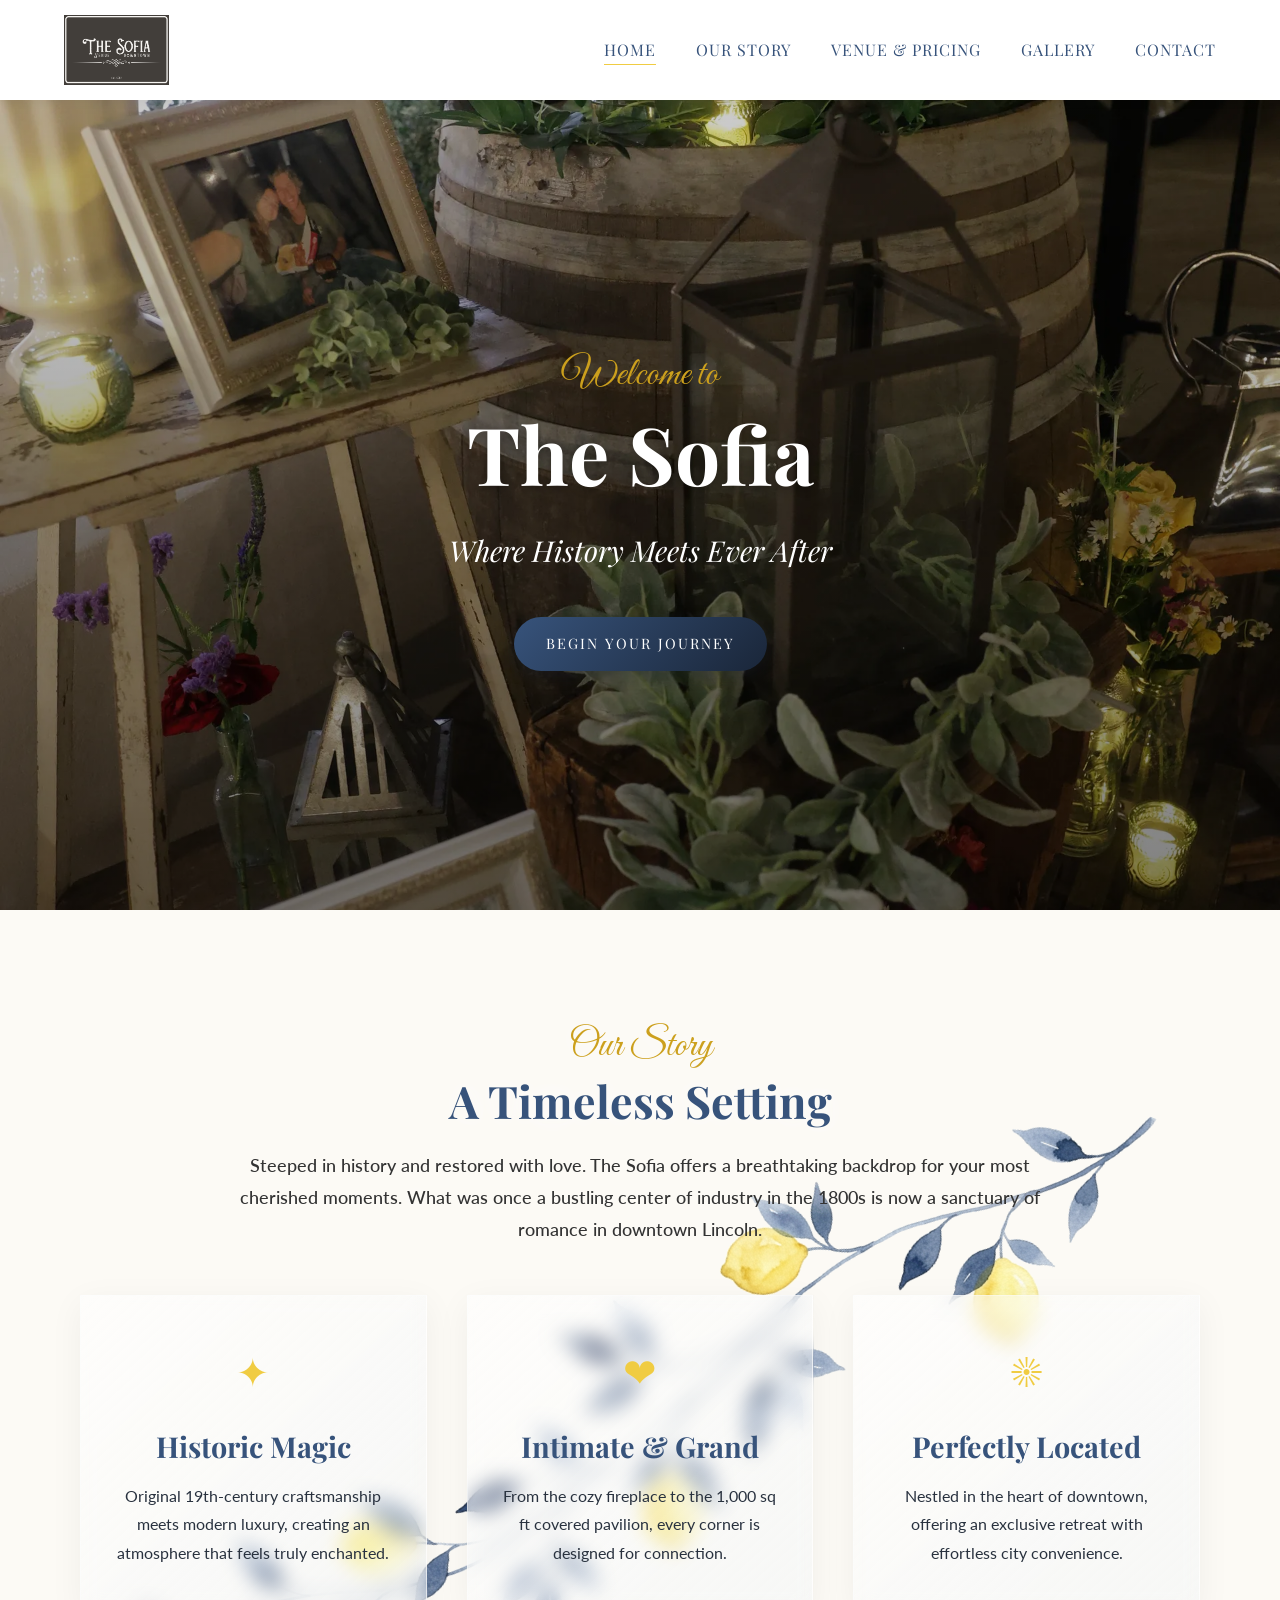
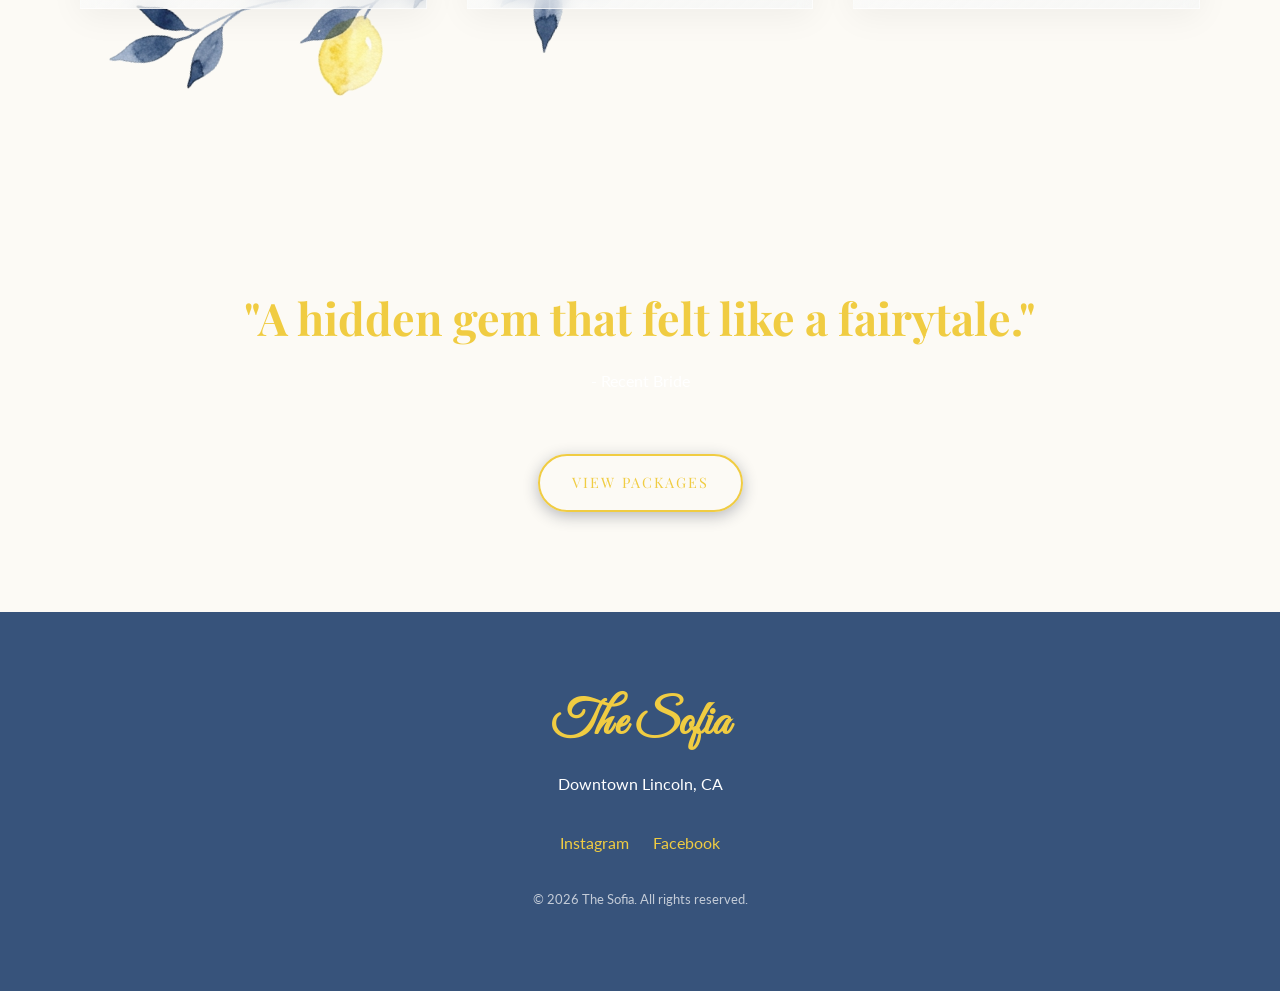
==== index.html @ e74faa8f "Optimize transparent PNGs and simplify text-shadows for performance" ====
<!DOCTYPE html>
<html lang="en">

<head>
    <meta charset="UTF-8">
    <meta name="viewport" content="width=device-width, initial-scale=1.0">
    <title>The Sofia | A Magical Historic Venue</title>

    <!-- Performance Preloads -->
    <link rel="preload" as="image" href="R6II3298.webp?v=3">
    <link rel="preload" as="image" href="Logo.png">

    <!-- Google Fonts -->
    <link rel="preconnect" href="https://fonts.googleapis.com">
    <link rel="preconnect" href="https://fonts.gstatic.com" crossorigin>
    <link
        href="https://fonts.googleapis.com/css2?family=Great+Vibes&family=Lato:wght@300;400;700&family=Playfair+Display:ital,wght@0,400;0,700;1,400&display=swap"
        rel="stylesheet">

    <link rel="stylesheet" href="style.css?v=3">
</head>

<body>

    <!-- Header -->
    <header>
        <div class="container navbar">
            <div class="logo">
                <a href="index.html">
                    <img src="Logo.png" alt="The Sofia Logo">
                </a>
            </div>
            <nav>
                <ul class="nav-links">
                    <li><a href="index.html" class="active">Home</a></li>
                    <li><a href="history.html">Our Story</a></li>
                    <li><a href="venue.html">Venue & Pricing</a></li>
                    <li><a href="gallery.html">Gallery</a></li>
                    <li><a href="contact.html">Contact</a></li>
                </ul>
                <div class="hamburger">
                    <span>&#9776;</span>
                </div>
            </nav>
        </div>
    </header>

    <!-- Hero Section (Parallax) -->
    <!-- Using a high-quality event photo R6II3298.webp?v=3 instead of drone shot -->
    <section class="hero" style="background-image: url('R6II3298.webp?v=3');">
        <div class="hero-content">
            <span class="script-text">Welcome to</span>
            <h1>The Sofia</h1>
            <p>Where History Meets Ever After</p>
            <a href="venue.html" class="btn">Begin Your Journey</a>
        </div>
    </section>

    <!-- Intro & Features Section -->
    <section class="section-padding text-center" style="position: relative; overflow: hidden; background-color: var(--background-color); padding-bottom: 180px;">
        <div class="container" style="position: relative;">

            <!-- Diagonal vine decor -->
            <div class="decor-element decor-vine-diagonal" style="top: -50px; left: 50%; transform: translateX(-50%) rotate(20deg); z-index: 1;"></div>
            
            <!-- Mobile bottom decor -->
            <div class="decor-element decor-vine-diagonal mobile-only-decor" style="bottom: -150px; left: 50%; transform: translateX(-50%) rotate(-160deg); z-index: 1;"></div>

            <div class="glow-text" style="position: relative; z-index: 2; max-width: 800px; margin: 0 auto;">
                <span class="script-text">Our Story</span>
                <h2>A Timeless Setting</h2>
                <p style="font-size: 1.1rem; color: #333; margin-top: 20px; margin-bottom: 50px; font-weight: 500;">
                    Steeped in history and restored with love. The Sofia offers a breathtaking
                    backdrop for your most cherished moments. What was once a bustling center of industry
                    in the 1800s is now a sanctuary of romance in downtown Lincoln.
                </p>
            </div>

            <div class="grid-3" style="position: relative; z-index: 2; text-align: left;">
                <div class="feature-card">
                    <span class="feature-icon" style="text-align: center; display: block;">✦</span>
                    <h3 style="text-align: center;">Historic Magic</h3>
                    <p style="text-align: center;">Original 19th-century craftsmanship meets modern luxury, creating an atmosphere that feels truly
                        enchanted.</p>
                </div>
                <div class="feature-card">
                    <span class="feature-icon" style="text-align: center; display: block;">❤</span>
                    <h3 style="text-align: center;">Intimate & Grand</h3>
                    <p style="text-align: center;">From the cozy fireplace to the 1,000 sq ft covered pavilion, every corner is designed for
                        connection.</p>
                </div>
                <div class="feature-card">
                    <span class="feature-icon" style="text-align: center; display: block;">☀</span>
                    <h3 style="text-align: center;">Perfectly Located</h3>
                    <p style="text-align: center;">Nestled in the heart of downtown, offering an exclusive retreat with effortless city convenience.
                    </p>
                </div>
            </div>
        </div>
    </section>

    <!-- Testimonial / Mood -->
    <section class="section-padding text-center"
        style="background-image: linear-gradient(rgba(26, 38, 57, 0.9), rgba(55, 83, 123, 0.85)), url('R6II3214.webp?v=3'); background-size: cover; background-attachment: fixed; color: white;">
        <div class="container">
            <h2 style="color: var(--secondary-color);">"A hidden gem that felt like a fairytale."</h2>
            <p style="margin-top: 20px;">- Recent Bride</p>
            <br><br>
            <a href="venue.html" class="btn"
                style="background: transparent; border: 2px solid var(--secondary-color); color: var(--secondary-color);">View
                Packages</a>
        </div>
    </section>

    <!-- Footer -->
    <footer style="background-color: var(--primary-color); color: var(--white); padding: 80px 0; text-align: center;">
        <div class="container">
            <h3 style="color: var(--secondary-color); font-family: var(--font-script); font-size: 3rem;">The Sofia</h3>
            <p>Downtown Lincoln, CA</p>
            <div style="margin: 30px 0;">
                <a href="#" style="color: var(--secondary-color); margin: 0 10px;">Instagram</a>
                <a href="#" style="color: var(--secondary-color); margin: 0 10px;">Facebook</a>
            </div>
            <p style="opacity: 0.7; font-size: 0.8rem;">&copy; 2026 The Sofia. All rights reserved.</p>
        </div>
    </footer>

    <script src="script.js"></script>
</body>

</html>
---- style.css ----
/* Global Styles & Variables */
:root {
    /* Watercolor Blue Palette */
    --primary-dark: #1A2639; /* Dark neutral indigo */
    --primary-color: #37537B; /* Muted, faded blue */
    --primary-light: #7B95B7; /* Light dusty blue */
    
    /* Watercolor Yellow Palette */
    --secondary-dark: #CCA01D; /* Deep mustard */
    --secondary-color: #F0CC42; /* Softer lemon */
    --secondary-light: #FEF6C9; /* Pale yellow */

    --accent-color: #FDF9F1; /* Warm textured paper feel */
    --text-color: #29323F; /* Softened dark slate */
    --background-color: #FCFAF5; /* Warm cream */
    --white: #FFFFFF;
    --font-heading: 'Playfair Display', serif;
    --font-body: 'Lato', sans-serif;
    --font-script: 'Great Vibes', cursive;
    --spacing-sm: 8px;
    --spacing-md: 16px;
    --spacing-lg: 32px;
    --spacing-xl: 64px;
    --border-radius: 8px;
    --box-shadow: 0 10px 30px rgba(0, 0, 0, 0.08);
}

@keyframes fadeIn {
    from {
        opacity: 0;
        transform: translateY(20px);
    }

    to {
        opacity: 1;
        transform: translateY(0);
    }
}

* {
    margin: 0;
    padding: 0;
    box-sizing: border-box;
}

body {
    font-family: var(--font-body);
    background-color: var(--background-color);
    color: var(--text-color);
    line-height: 1.8;
    overflow-x: hidden;
}

h1,
h2,
h3,
h4 {
    font-family: var(--font-heading);
    color: var(--primary-color);
    margin-bottom: var(--spacing-md);
    line-height: 1.3;
}

h1 {
    font-size: 3.5rem;
}

h2 {
    font-size: 2.8rem;
}

h3 {
    font-size: 1.8rem;
}

.script-text {
    font-family: var(--font-script);
    color: var(--secondary-dark); /* Using the deeper yellow for better readability */
    font-size: 2.5rem;
    /* Larger for impact */
    font-weight: normal;
    display: block;
    margin-bottom: -10px;
    /* Slight overlap for style */
}

a {
    text-decoration: none;
    color: inherit;
    transition: all 0.3s ease;
}

ul {
    list-style: none;
}

img {
    max-width: 100%;
    height: auto;
    display: block;
}

/* Utilities */
.container {
    width: 90%;
    max-width: 1200px;
    margin: 0 auto;
    padding: 0 var(--spacing-md);
}

.btn {
    display: inline-block;
    padding: 14px 32px;
    background: linear-gradient(135deg, var(--primary-color), var(--primary-dark));
    color: var(--white);
    font-family: var(--font-heading);
    text-transform: uppercase;
    letter-spacing: 2px;
    border: none;
    border-radius: 50px;
    /* Pill shape */
    transition: all 0.4s ease;
    cursor: pointer;
    font-size: 0.9rem;
    box-shadow: 0 4px 15px rgba(26, 38, 57, 0.3);
}

.btn:hover {
    background: linear-gradient(135deg, var(--secondary-color), var(--secondary-dark));
    color: var(--white);
    transform: translateY(-2px);
    box-shadow: 0 8px 25px rgba(204, 160, 29, 0.4);
}

.btn-secondary {
    background: transparent;
    color: var(--primary-color);
    border: 1px solid var(--primary-color);
}

.btn-secondary:hover {
    background: linear-gradient(135deg, var(--primary-color), var(--primary-dark));
    color: var(--white);
}

.section-padding {
    padding: 100px 0;
}

.text-center {
    text-align: center;
}

/* Header & Navigation */
header {
    background-color: rgba(255, 255, 255, 0.95);
    backdrop-filter: blur(10px);
    box-shadow: 0 2px 10px rgba(0, 0, 0, 0.05);
    position: sticky;
    top: 0;
    z-index: 1000;
    transition: all 0.3s ease;
}

.glow-text {
    text-shadow: 0 0 15px rgba(252, 251, 249, 1), 0 0 30px rgba(252, 251, 249, 1), 0 0 45px rgba(252, 251, 249, 1);
}

.navbar {
    display: flex;
    justify-content: space-between;
    align-items: center;
    padding: 15px 0;
}

.logo img {
    height: 70px;
}

.nav-links {
    display: flex;
    gap: 40px;
}

.nav-links a {
    font-family: var(--font-heading);
    font-size: 1rem;
    color: var(--primary-color);
    text-transform: uppercase;
    letter-spacing: 1px;
    position: relative;
}

.nav-links a::after {
    content: '';
    position: absolute;
    width: 0;
    height: 1px;
    bottom: -5px;
    left: 50%;
    transform: translateX(-50%);
    background-color: var(--secondary-color);
    transition: width 0.3s ease;
}

.nav-links a:hover::after,
.nav-links a.active::after {
    width: 100%;
}

.hamburger {
    display: none;
    cursor: pointer;
    color: var(--primary-color);
    font-size: 1.8rem;
}

/* Hero Section with Parallax */
.hero {
    height: 90vh;
    background-attachment: fixed;
    background-position: center;
    background-repeat: no-repeat;
    background-size: cover;
    display: flex;
    align-items: center;
    justify-content: center;
    text-align: center;
    color: var(--white);
    position: relative;
}

.hero::before {
    content: '';
    position: absolute;
    top: 0;
    left: 0;
    right: 0;
    bottom: 0;
    background: linear-gradient(rgba(0, 0, 0, 0.2), rgba(0, 0, 0, 0.5));
    /* Subtle overlay */
}

.hero-content {
    position: relative;
    z-index: 1;
    animation: fadeIn 1.5s ease-out;
}

.hero-content h1 {
    font-size: 5rem;
    color: var(--white);
    text-shadow: 0 2px 10px rgba(0, 0, 0, 0.3);
    margin-bottom: 20px;
}

.hero-content p {
    font-size: 1.8rem;
    font-style: italic;
    font-family: var(--font-heading);
    margin-bottom: 40px;
}

/* Feature Cards */
.grid-3 {
    display: grid;
    grid-template-columns: repeat(3, 1fr);
    gap: 40px;
}

.feature-card {
    background: linear-gradient(to bottom right, rgba(255, 255, 255, 0.6), rgba(240, 244, 248, 0.4));
    backdrop-filter: blur(10px);
    -webkit-backdrop-filter: blur(10px);
    padding: 40px 30px;
    border: 1px solid rgba(255, 255, 255, 0.5);
    /* Subtle White/Glass Border */
    text-align: center;
    transition: all 0.5s ease;
    animation: fadeIn 1s ease-out;
    animation-fill-mode: both;
    box-shadow: 0 8px 32px rgba(0, 0, 0, 0.05);
}

.feature-card:hover {
    transform: translateY(-10px);
    box-shadow: var(--box-shadow);
    border-color: var(--secondary-color);
}

.feature-icon {
    font-size: 2.5rem;
    color: var(--secondary-color);
    margin-bottom: 20px;
    display: block;
}

/* Masonry Gallery */
.masonry-grid {
    column-count: 3;
    column-gap: 20px;
}

.masonry-item {
    break-inside: avoid;
    margin-bottom: 20px;
}

.masonry-item img {
    border-radius: var(--border-radius);
    transition: transform 0.5s ease;
    width: 100%;
}

.masonry-item:hover img {
    transform: scale(1.02);
    box-shadow: var(--box-shadow);
}

/* Contact Page Layout */
.contact-grid {
    display: grid;
    grid-template-columns: 2fr 1fr;
    gap: 60px;
    align-items: start;
}
.form-row {
    display: grid;
    grid-template-columns: 1fr 1fr;
    gap: 20px;
}

/* Responsive */
@media (max-width: 768px) {
    .nav-links {
        position: fixed;
        background-color: var(--white);
        flex-direction: column;
        top: 80px;
        left: 0;
        right: 0;
        text-align: center;
        padding: 40px;
        transform: translateY(-150%);
        transition: transform 0.5s ease;
        box-shadow: var(--box-shadow);
    }

    .nav-links.active {
        transform: translateY(0);
    }

    .hamburger {
        display: block;
    }

    .hero-content h1 {
        font-size: 3rem;
    }

    .grid-3, .contact-grid, .form-row {
        grid-template-columns: 1fr;
    }

    .masonry-grid {
        column-count: 1;
    }

    .mobile-only-decor {
        display: block !important;
    }

    /* Move bottom-right vine down slightly on mobile so it doesn't overlap text aggressively */
    .decor-lemon-bottom-right {
        bottom: -200px !important;
        right: -120px !important;
    }

    /* Simplify text shadows on mobile to save GPU cycles */
    .glow-text {
        text-shadow: 0 0 15px rgba(252, 251, 249, 1) !important;
    }

    /* Disable severe mobile performance killer (parallax repainting) */
    * {
        background-attachment: scroll !important;
    }
}

body {
    position: relative;
    overflow-x: hidden;
}


/* Layout Specific Decorative Elements */
.mobile-only-decor {
    display: none;
}

.decor-element {
    position: absolute;
    background-size: contain;
    background-repeat: no-repeat;
    pointer-events: none;
    z-index: 3;
    opacity: 0.9;
}

.decor-vine-top-left {
    background-image: url('combined_decor_transparent.png');
    width: 550px;
    height: 550px;
    transform: rotate(180deg);
}

.decor-vine-top-right {
    background-image: url('combined_decor_transparent.png');
    width: 550px;
    height: 550px;
    transform: rotate(-90deg);
}

.decor-lemon-bottom-right {
    background-image: url('combined_decor_transparent.png');
    width: 550px;
    height: 550px;
    transform: rotate(0deg);
}

.decor-vine-diagonal {
    background-image: url('sparse_diagonal_transparent.png');
    width: 900px;
    height: 900px;
    background-position: center center;
    background-size: contain;
}

.decor-garland-container {
    position: relative;
    width: 100%;
    max-width: 1000px;
    height: 140px;
    margin: 10px auto 10px auto;
    display: flex;
    justify-content: center;
    align-items: center;
}

.decor-garland-img {
    width: 100%;
    height: 100%;
    background-image: url('user_horizontal_garland_transparent.png');
    background-size: contain;
    background-position: center;
    background-repeat: no-repeat;
    opacity: 0.9;
}
/* Ensure content sits above the decor */
.container, footer, .hero-content {
    position: relative;
    z-index: 2;
}

/* Lightbox Styles */
.lightbox {
    display: none;
    position: fixed;
    z-index: 9999;
    padding-top: 50px;
    left: 0;
    top: 0;
    width: 100%;
    height: 100%;
    overflow: auto;
    background-color: rgba(0, 0, 0, 0.9);
    backdrop-filter: blur(5px);
    -webkit-backdrop-filter: blur(5px);
}

.lightbox-content-wrapper {
    position: relative;
    margin: auto;
    display: flex;
    justify-content: center;
    align-items: center;
    width: 90%;
    height: 85vh;
}

.lightbox-content {
    max-height: 100%;
    max-width: 100%;
    object-fit: contain;
    animation: zoom 0.3s;
    box-shadow: 0 4px 20px rgba(0,0,0,0.5);
    border-radius: 4px;
}

@keyframes zoom {
    from {transform:scale(0.9)} 
    to {transform:scale(1)}
}

.lightbox-close {
    position: absolute;
    top: 20px;
    right: 35px;
    color: #f1f1f1;
    font-size: 40px;
    font-weight: bold;
    transition: 0.3s;
    cursor: pointer;
    z-index: 10000;
}

.lightbox-close:hover,
.lightbox-close:focus {
    color: var(--secondary-color);
    text-decoration: none;
    cursor: pointer;
}

.lightbox-prev, .lightbox-next {
    cursor: pointer;
    position: absolute;
    top: 50%;
    width: auto;
    padding: 16px;
    margin-top: -50px;
    color: white;
    font-weight: bold;
    font-size: 30px;
    transition: 0.3s ease;
    border-radius: 0 3px 3px 0;
    user-select: none;
    -webkit-user-select: none;
    z-index: 10000;
}

.lightbox-next {
    right: 0;
    border-radius: 3px 0 0 3px;
}

.lightbox-prev {
    left: 0;
}

.lightbox-prev:hover, .lightbox-next:hover {
    color: var(--secondary-color);
}
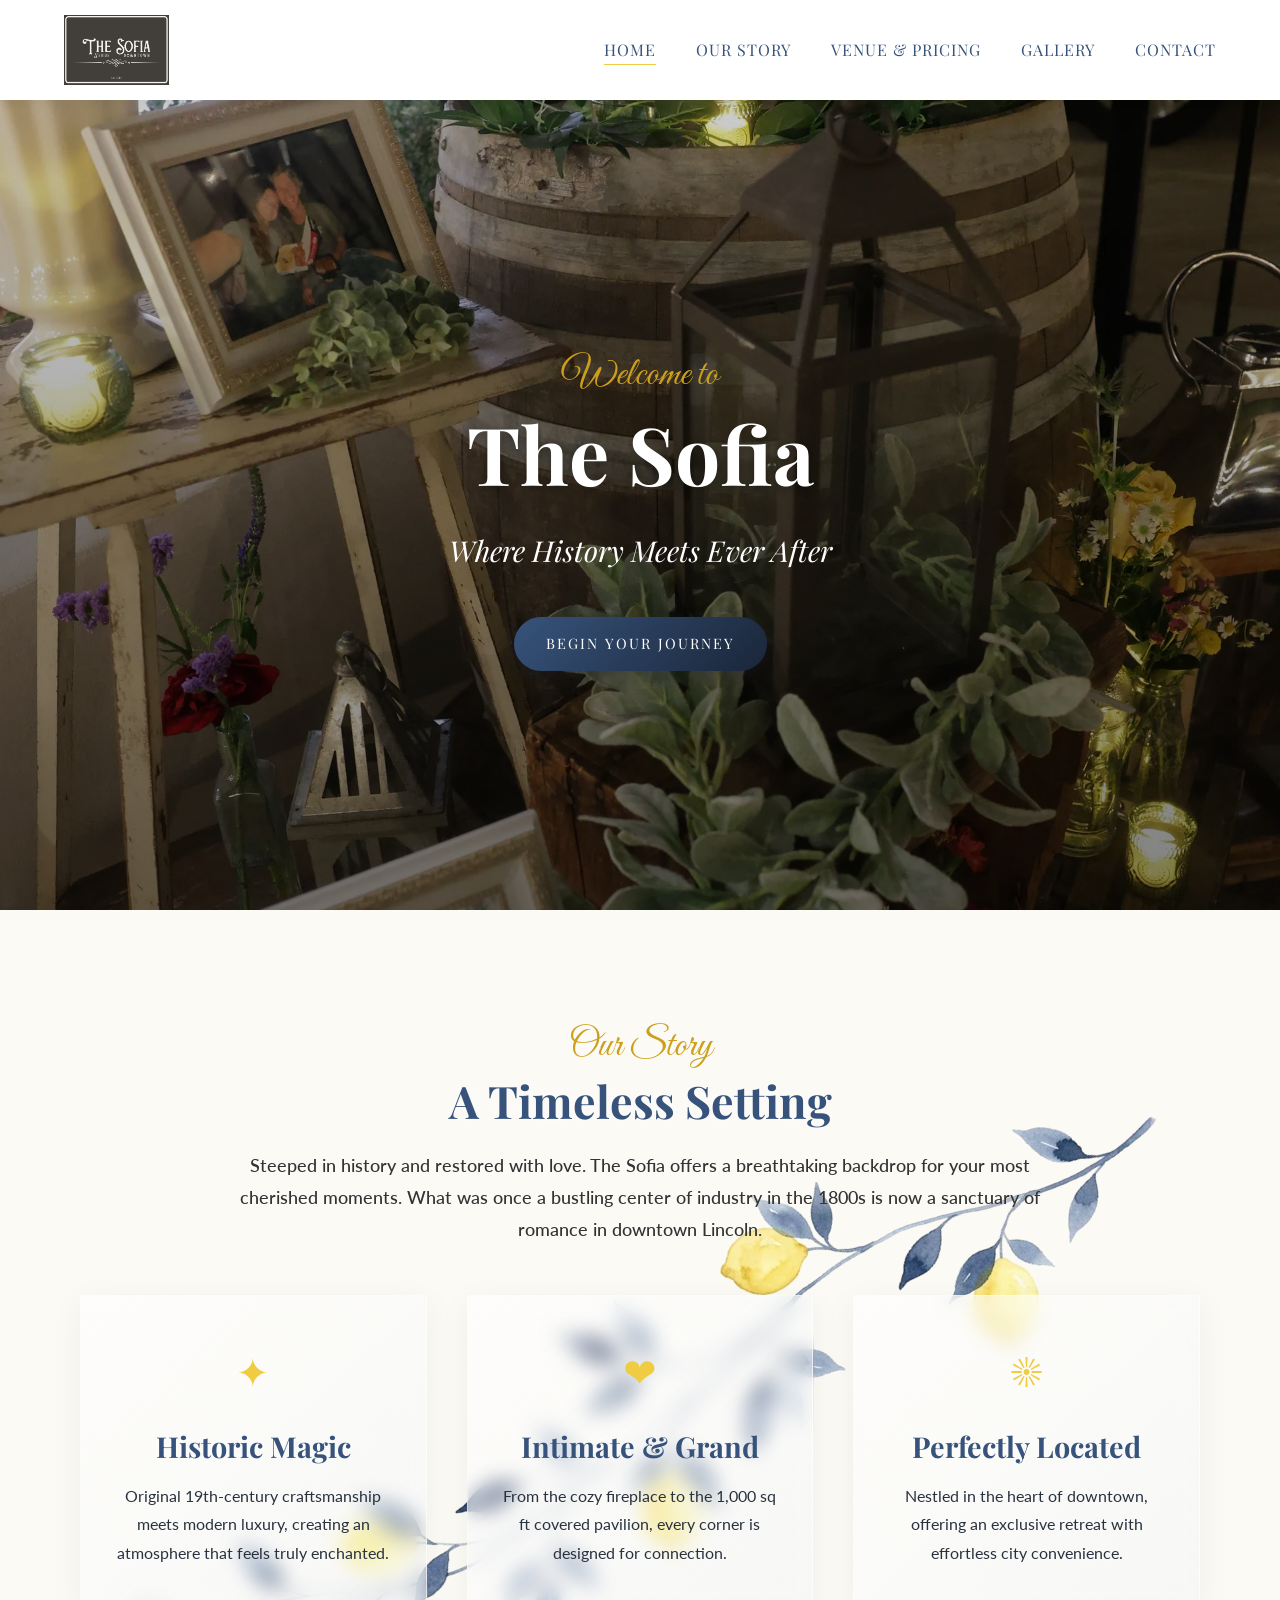
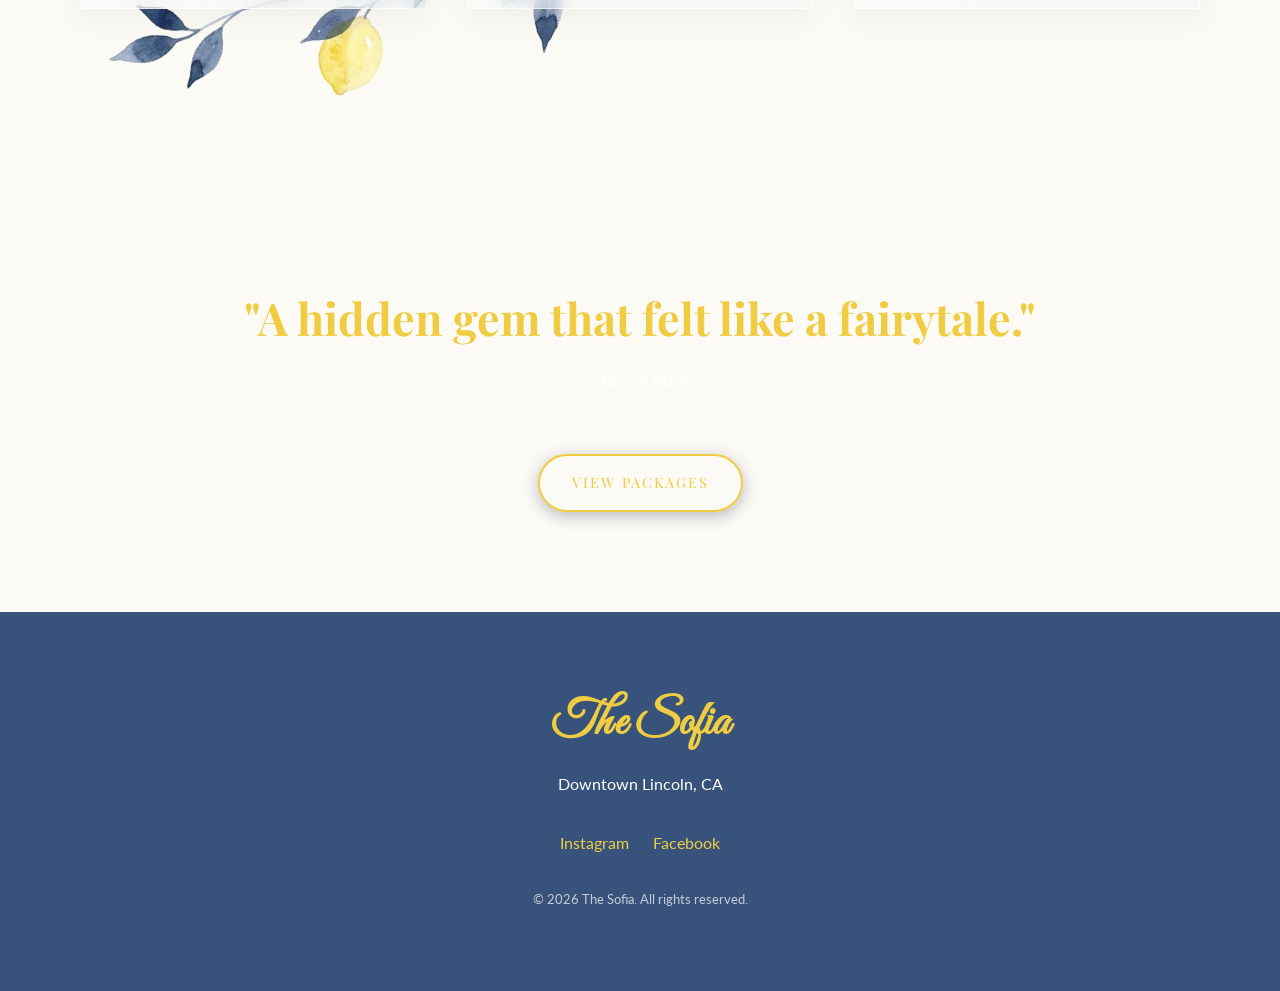
==== commit 5d261e50: "Update code to use WEBP vines instead of PNGs" ====
--- a/index.html
+++ b/index.html
@@ -129,3 +129,4 @@
 </body>
 
 </html>
+
--- a/style.css
+++ b/style.css
@@ -408,28 +408,28 @@
 }
 
 .decor-vine-top-left {
-    background-image: url('combined_decor_transparent.png');
+    background-image: url('combined_decor_transparent.webp?v=4');
     width: 550px;
     height: 550px;
     transform: rotate(180deg);
 }
 
 .decor-vine-top-right {
-    background-image: url('combined_decor_transparent.png');
+    background-image: url('combined_decor_transparent.webp?v=4');
     width: 550px;
     height: 550px;
     transform: rotate(-90deg);
 }
 
 .decor-lemon-bottom-right {
-    background-image: url('combined_decor_transparent.png');
+    background-image: url('combined_decor_transparent.webp?v=4');
     width: 550px;
     height: 550px;
     transform: rotate(0deg);
 }
 
 .decor-vine-diagonal {
-    background-image: url('sparse_diagonal_transparent.png');
+    background-image: url('sparse_diagonal_transparent.webp?v=4');
     width: 900px;
     height: 900px;
     background-position: center center;
@@ -450,7 +450,7 @@
 .decor-garland-img {
     width: 100%;
     height: 100%;
-    background-image: url('user_horizontal_garland_transparent.png');
+    background-image: url('user_horizontal_garland_transparent.webp?v=4');
     background-size: contain;
     background-position: center;
     background-repeat: no-repeat;
@@ -550,3 +550,4 @@
 .lightbox-prev:hover, .lightbox-next:hover {
     color: var(--secondary-color);
 }
+
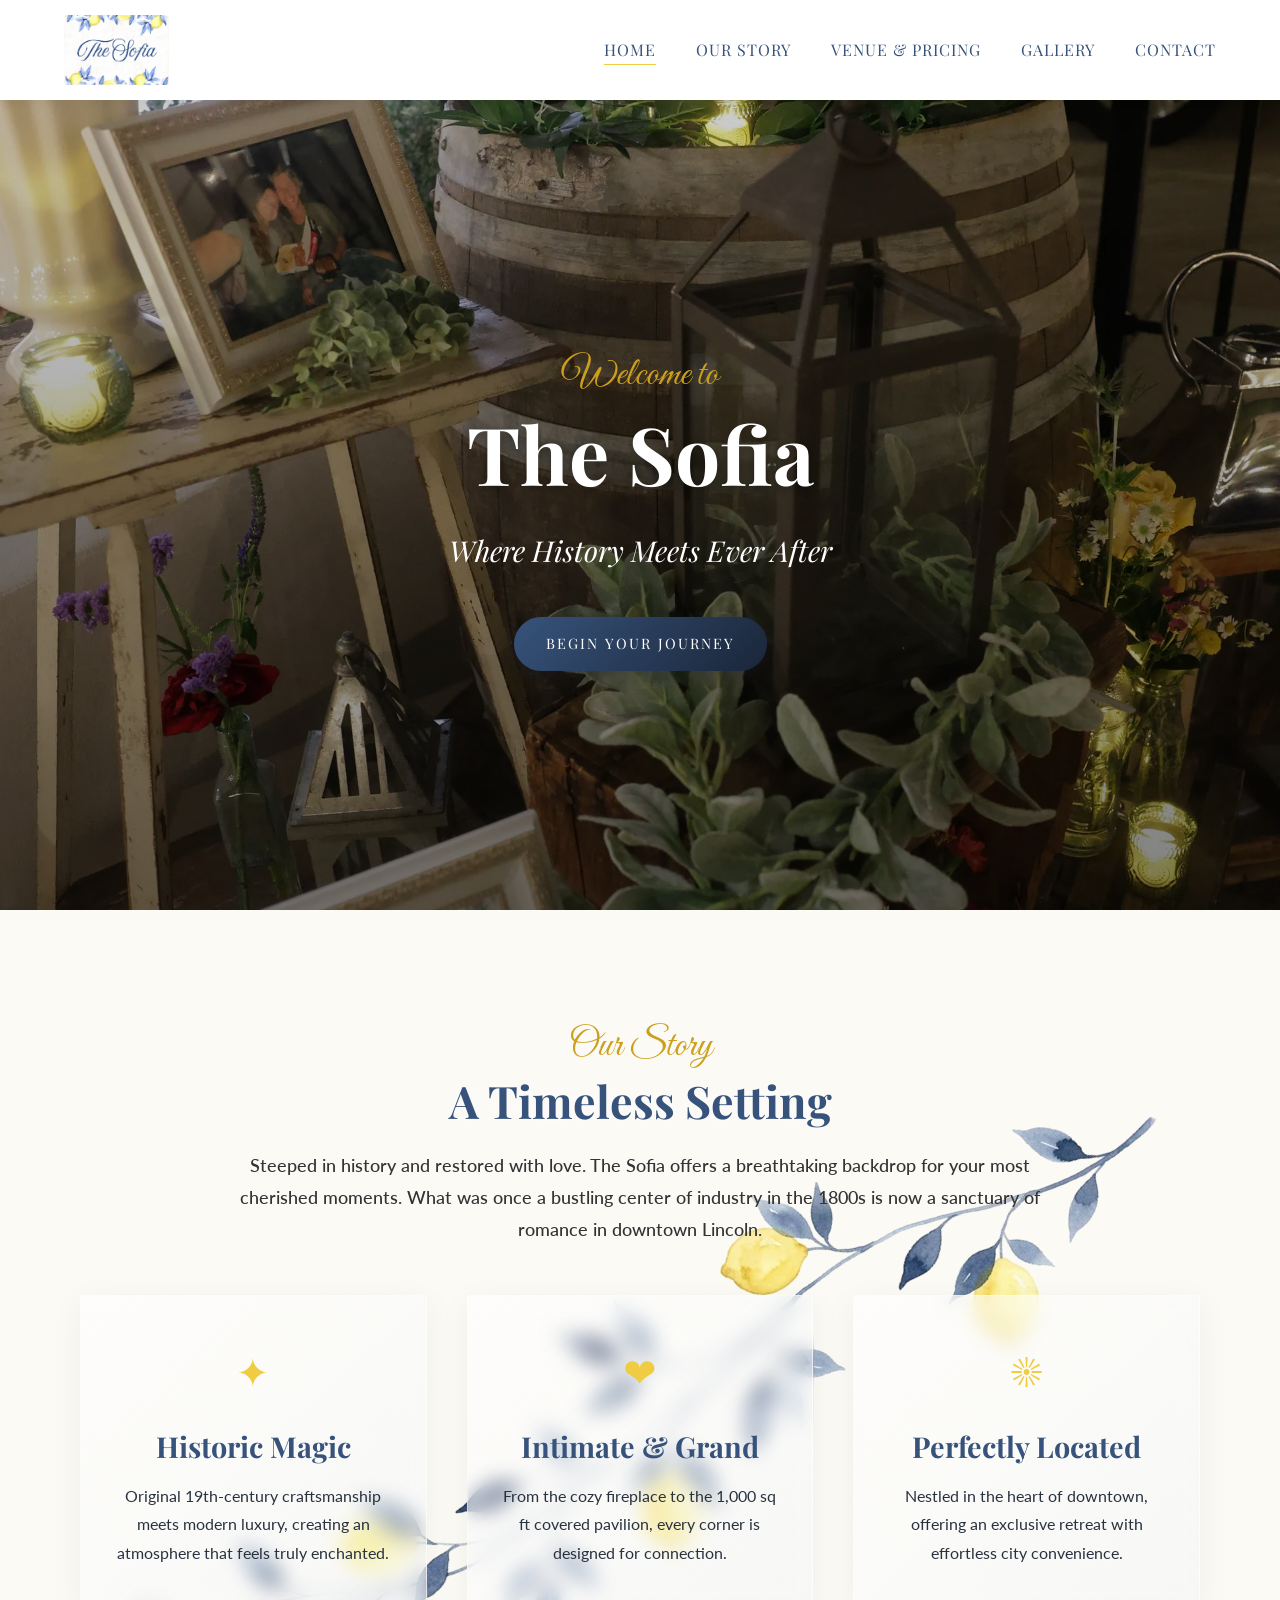
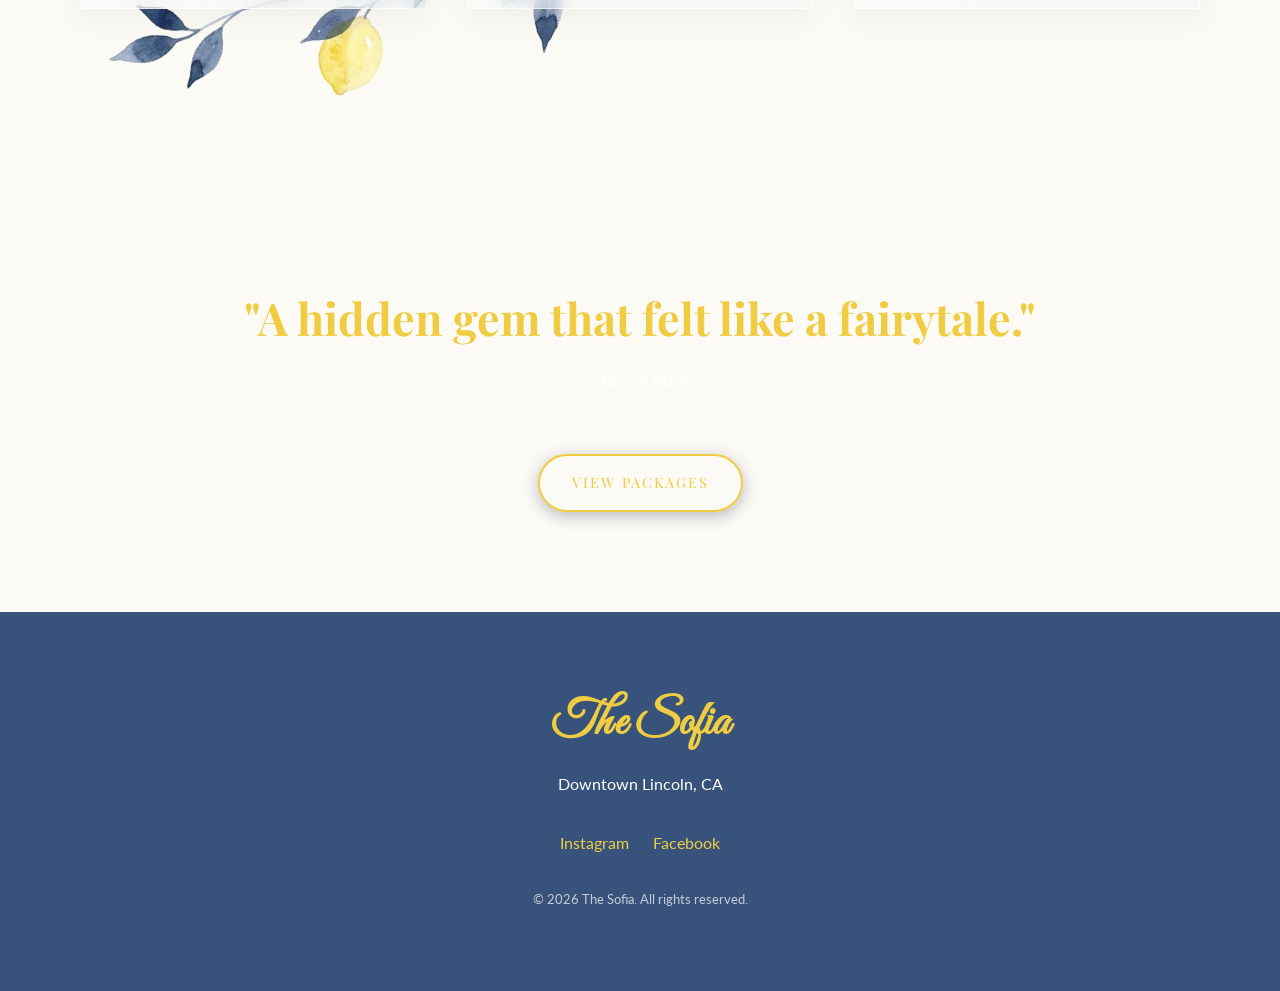
==== commit 1dd9d575: "Update site logo to new watercolor design and optimize with WebP" ====
--- a/index.html
+++ b/index.html
@@ -8,7 +8,7 @@
 
     <!-- Performance Preloads -->
     <link rel="preload" as="image" href="R6II3298.webp?v=3">
-    <link rel="preload" as="image" href="Logo.png">
+    <link rel="preload" as="image" href="Logo.webp?v=1">
 
     <!-- Google Fonts -->
     <link rel="preconnect" href="https://fonts.googleapis.com">
@@ -17,7 +17,7 @@
         href="https://fonts.googleapis.com/css2?family=Great+Vibes&family=Lato:wght@300;400;700&family=Playfair+Display:ital,wght@0,400;0,700;1,400&display=swap"
         rel="stylesheet">
 
-    <link rel="stylesheet" href="style.css?v=3">
+    <link rel="stylesheet" href="style.css?v=7">
 </head>
 
 <body>
@@ -27,7 +27,7 @@
         <div class="container navbar">
             <div class="logo">
                 <a href="index.html">
-                    <img src="Logo.png" alt="The Sofia Logo">
+                    <img src="Logo.webp?v=1" alt="The Sofia Logo">
                 </a>
             </div>
             <nav>
@@ -130,3 +130,6 @@
 
 </html>
 
+
+
+
--- a/style.css
+++ b/style.css
@@ -175,6 +175,8 @@
 
 .logo img {
     height: 70px;
+    border-radius: 4px;
+    display: block;
 }
 
 .nav-links {
@@ -387,9 +389,11 @@
     }
 }
 
-body {
+html, body {
     position: relative;
     overflow-x: hidden;
+    max-width: 100%;
+    width: 100%;
 }
 
 
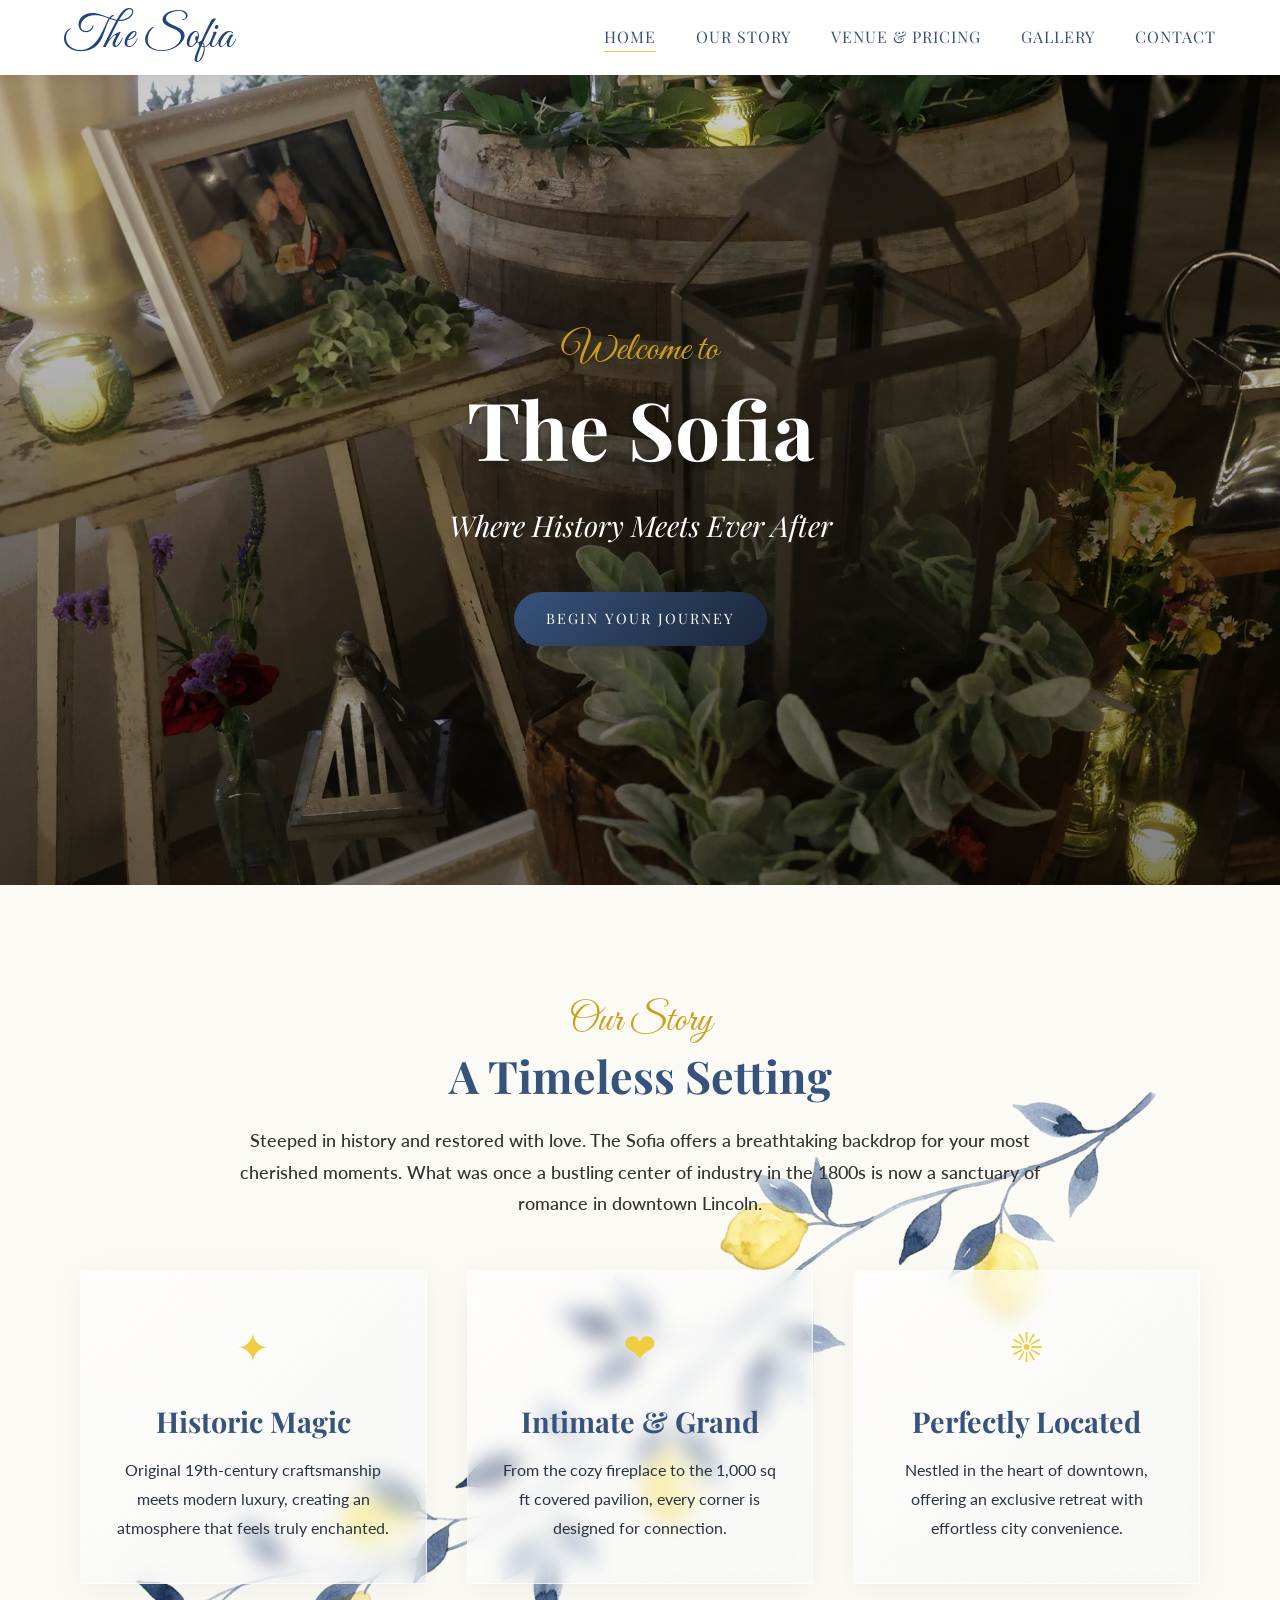
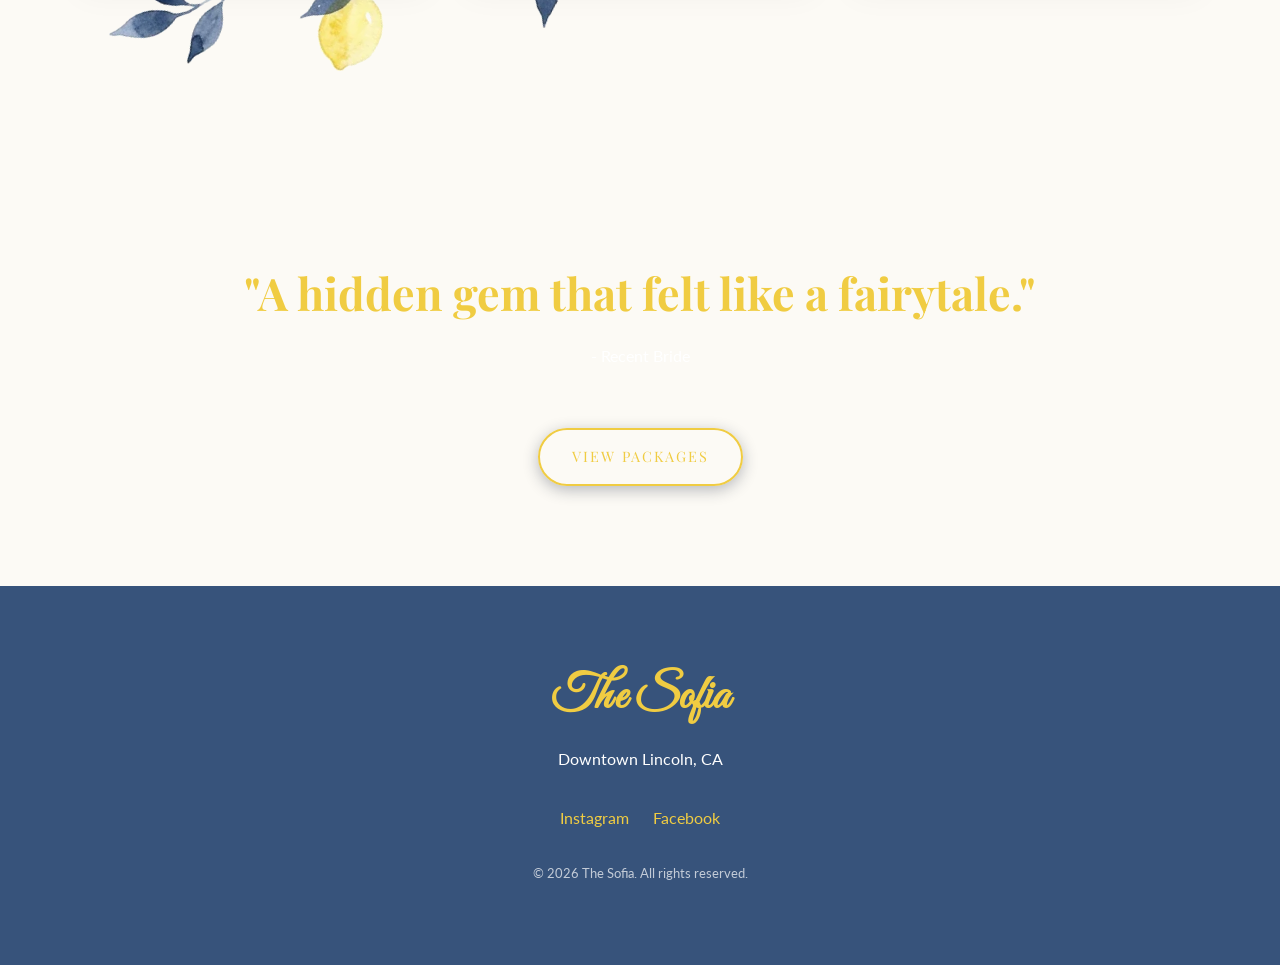
==== commit 59e29fcb: "Replace logo image with clean script typography and sampled #1F4280 color" ====
--- a/index.html
+++ b/index.html
@@ -8,7 +8,6 @@
 
     <!-- Performance Preloads -->
     <link rel="preload" as="image" href="R6II3298.webp?v=3">
-    <link rel="preload" as="image" href="Logo.webp?v=1">
 
     <!-- Google Fonts -->
     <link rel="preconnect" href="https://fonts.googleapis.com">
@@ -17,7 +16,7 @@
         href="https://fonts.googleapis.com/css2?family=Great+Vibes&family=Lato:wght@300;400;700&family=Playfair+Display:ital,wght@0,400;0,700;1,400&display=swap"
         rel="stylesheet">
 
-    <link rel="stylesheet" href="style.css?v=7">
+    <link rel="stylesheet" href="style.css?v=8">
 </head>
 
 <body>
@@ -26,9 +25,7 @@
     <header>
         <div class="container navbar">
             <div class="logo">
-                <a href="index.html">
-                    <img src="Logo.webp?v=1" alt="The Sofia Logo">
-                </a>
+                <a href="index.html">The Sofia</a>
             </div>
             <nav>
                 <ul class="nav-links">
--- a/style.css
+++ b/style.css
@@ -173,6 +173,21 @@
     padding: 15px 0;
 }
 
+.logo a {
+    font-family: var(--font-script);
+    font-size: 2.8rem;
+    color: #1F4280;
+    text-decoration: none;
+    line-height: 1;
+    display: inline-block;
+    transition: opacity 0.3s ease, transform 0.2s ease;
+}
+
+.logo a:hover {
+    opacity: 0.85;
+    transform: scale(1.02);
+}
+
 .logo img {
     height: 70px;
     border-radius: 4px;
@@ -358,6 +373,10 @@
 
     .hero-content h1 {
         font-size: 3rem;
+    }
+
+    .logo a {
+        font-size: 2.2rem;
     }
 
     .grid-3, .contact-grid, .form-row {
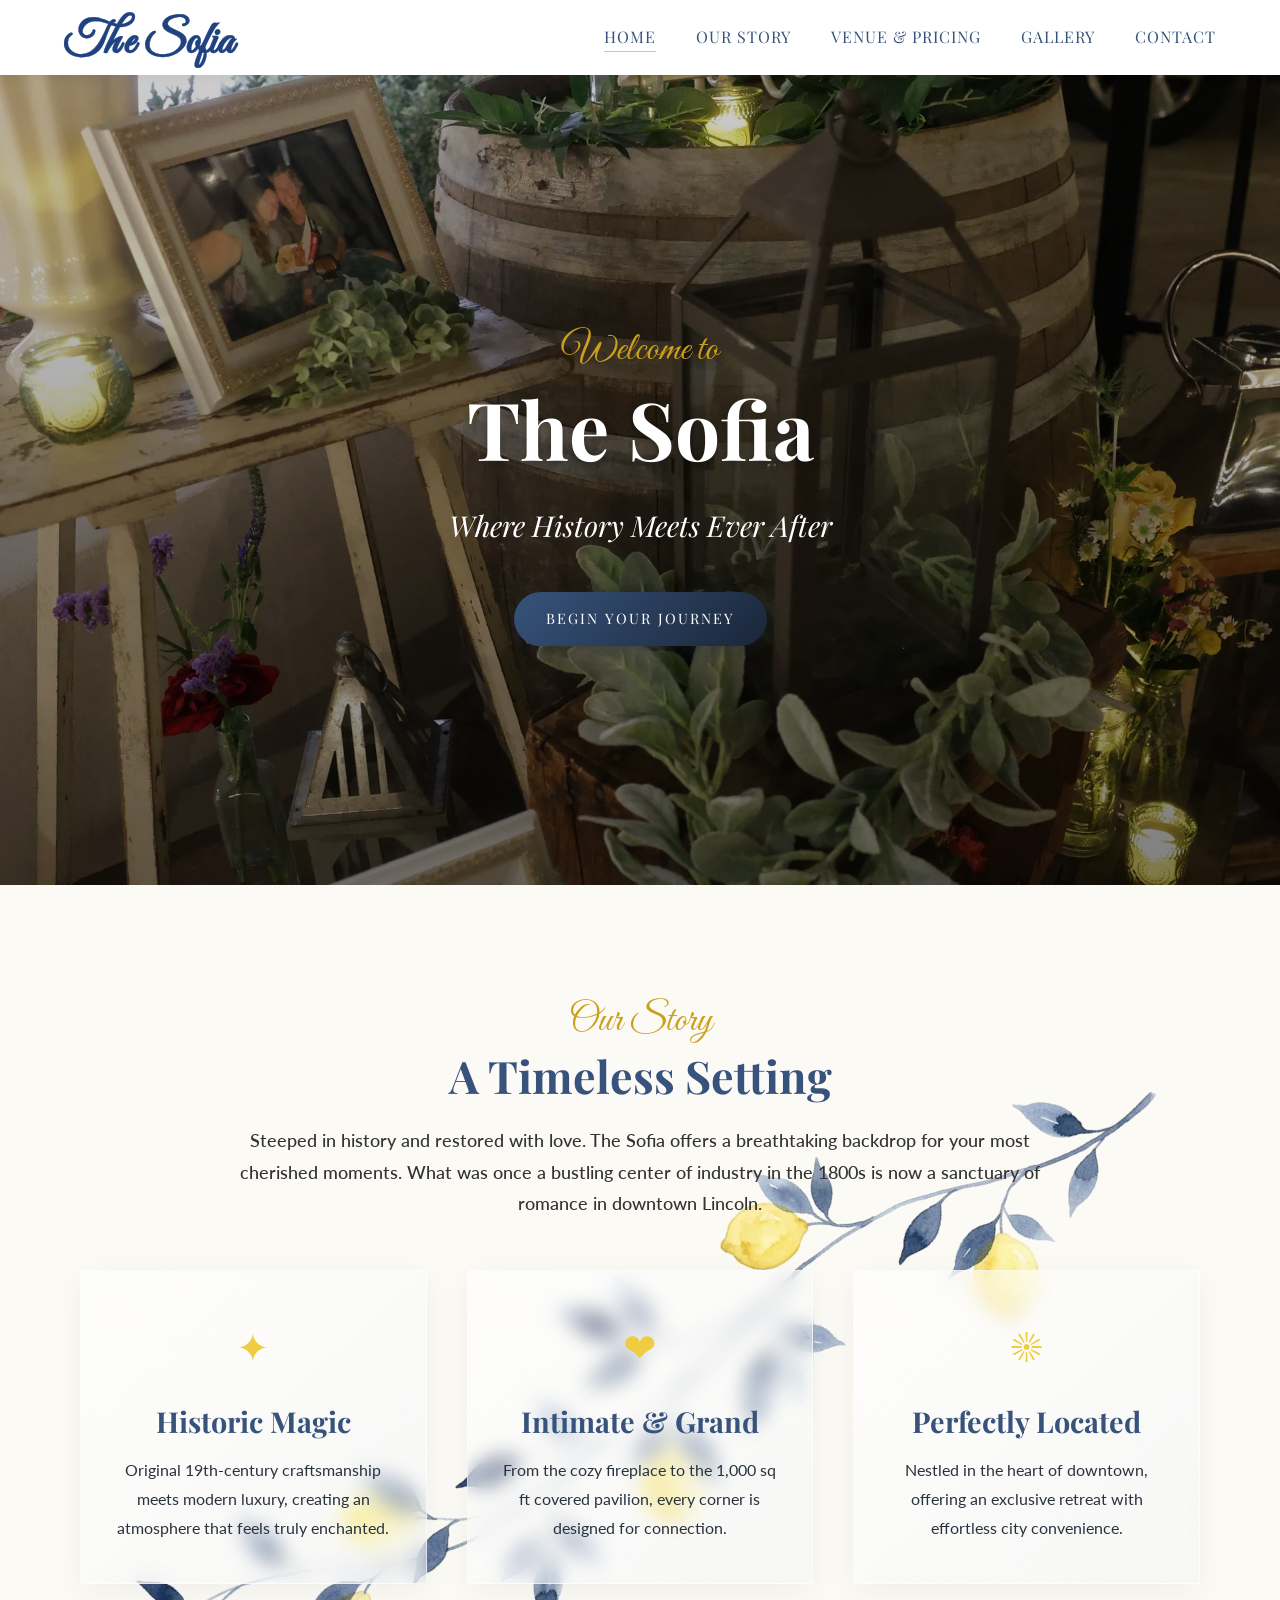
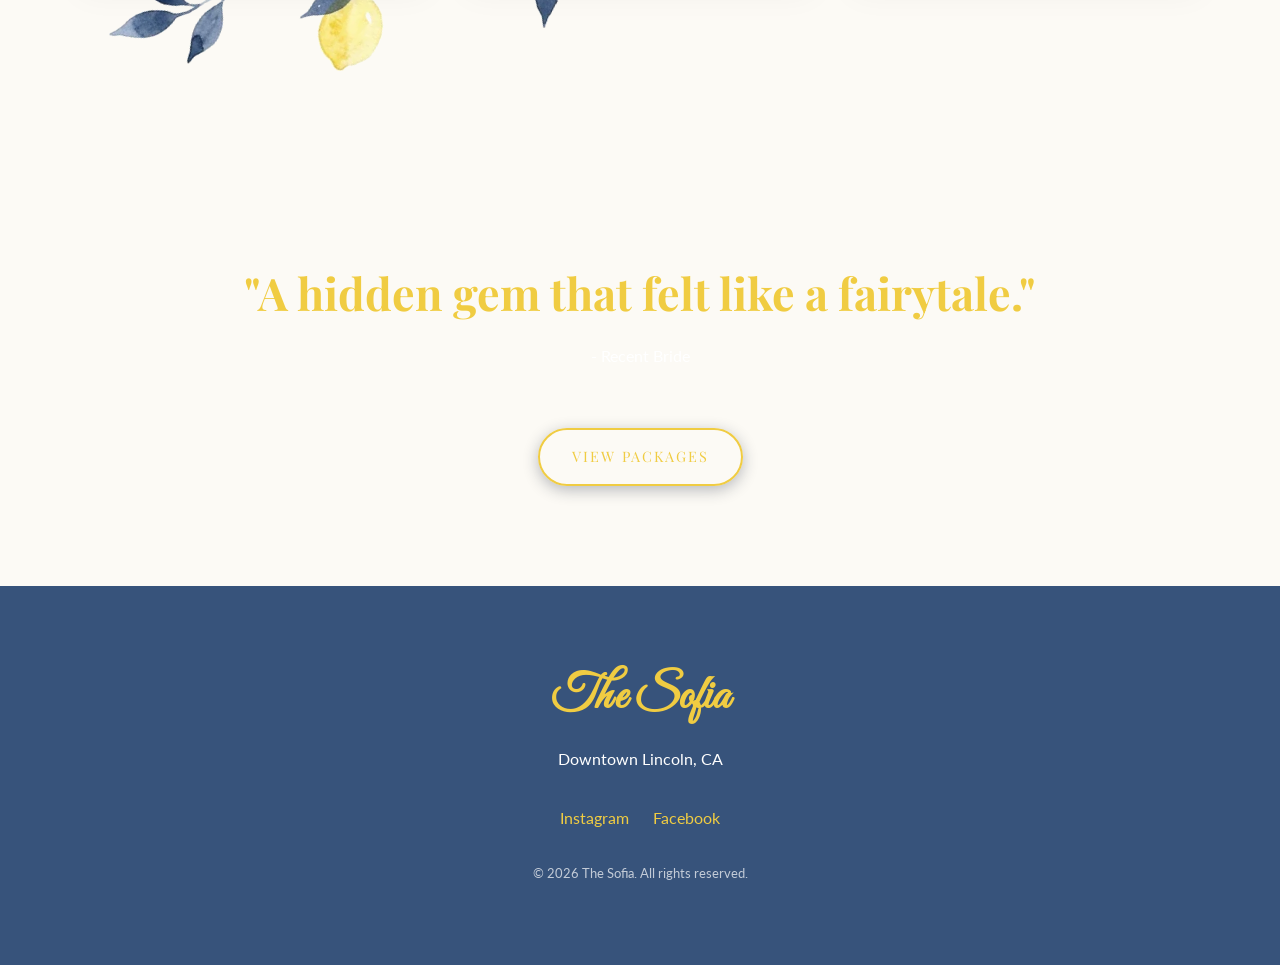
==== commit c9d431d0: "Slightly bold logo text and optical vertical centering adjustment" ====
--- a/index.html
+++ b/index.html
@@ -16,7 +16,7 @@
         href="https://fonts.googleapis.com/css2?family=Great+Vibes&family=Lato:wght@300;400;700&family=Playfair+Display:ital,wght@0,400;0,700;1,400&display=swap"
         rel="stylesheet">
 
-    <link rel="stylesheet" href="style.css?v=8">
+    <link rel="stylesheet" href="style.css?v=9">
 </head>
 
 <body>
@@ -130,3 +130,4 @@
 
 
 
+
--- a/style.css
+++ b/style.css
@@ -176,10 +176,14 @@
 .logo a {
     font-family: var(--font-script);
     font-size: 2.8rem;
+    font-weight: 600;
+    -webkit-text-stroke: 0.35px #1F4280;
     color: #1F4280;
     text-decoration: none;
     line-height: 1;
     display: inline-block;
+    position: relative;
+    top: 6px;
     transition: opacity 0.3s ease, transform 0.2s ease;
 }
 
@@ -377,6 +381,7 @@
 
     .logo a {
         font-size: 2.2rem;
+        top: 4px;
     }
 
     .grid-3, .contact-grid, .form-row {
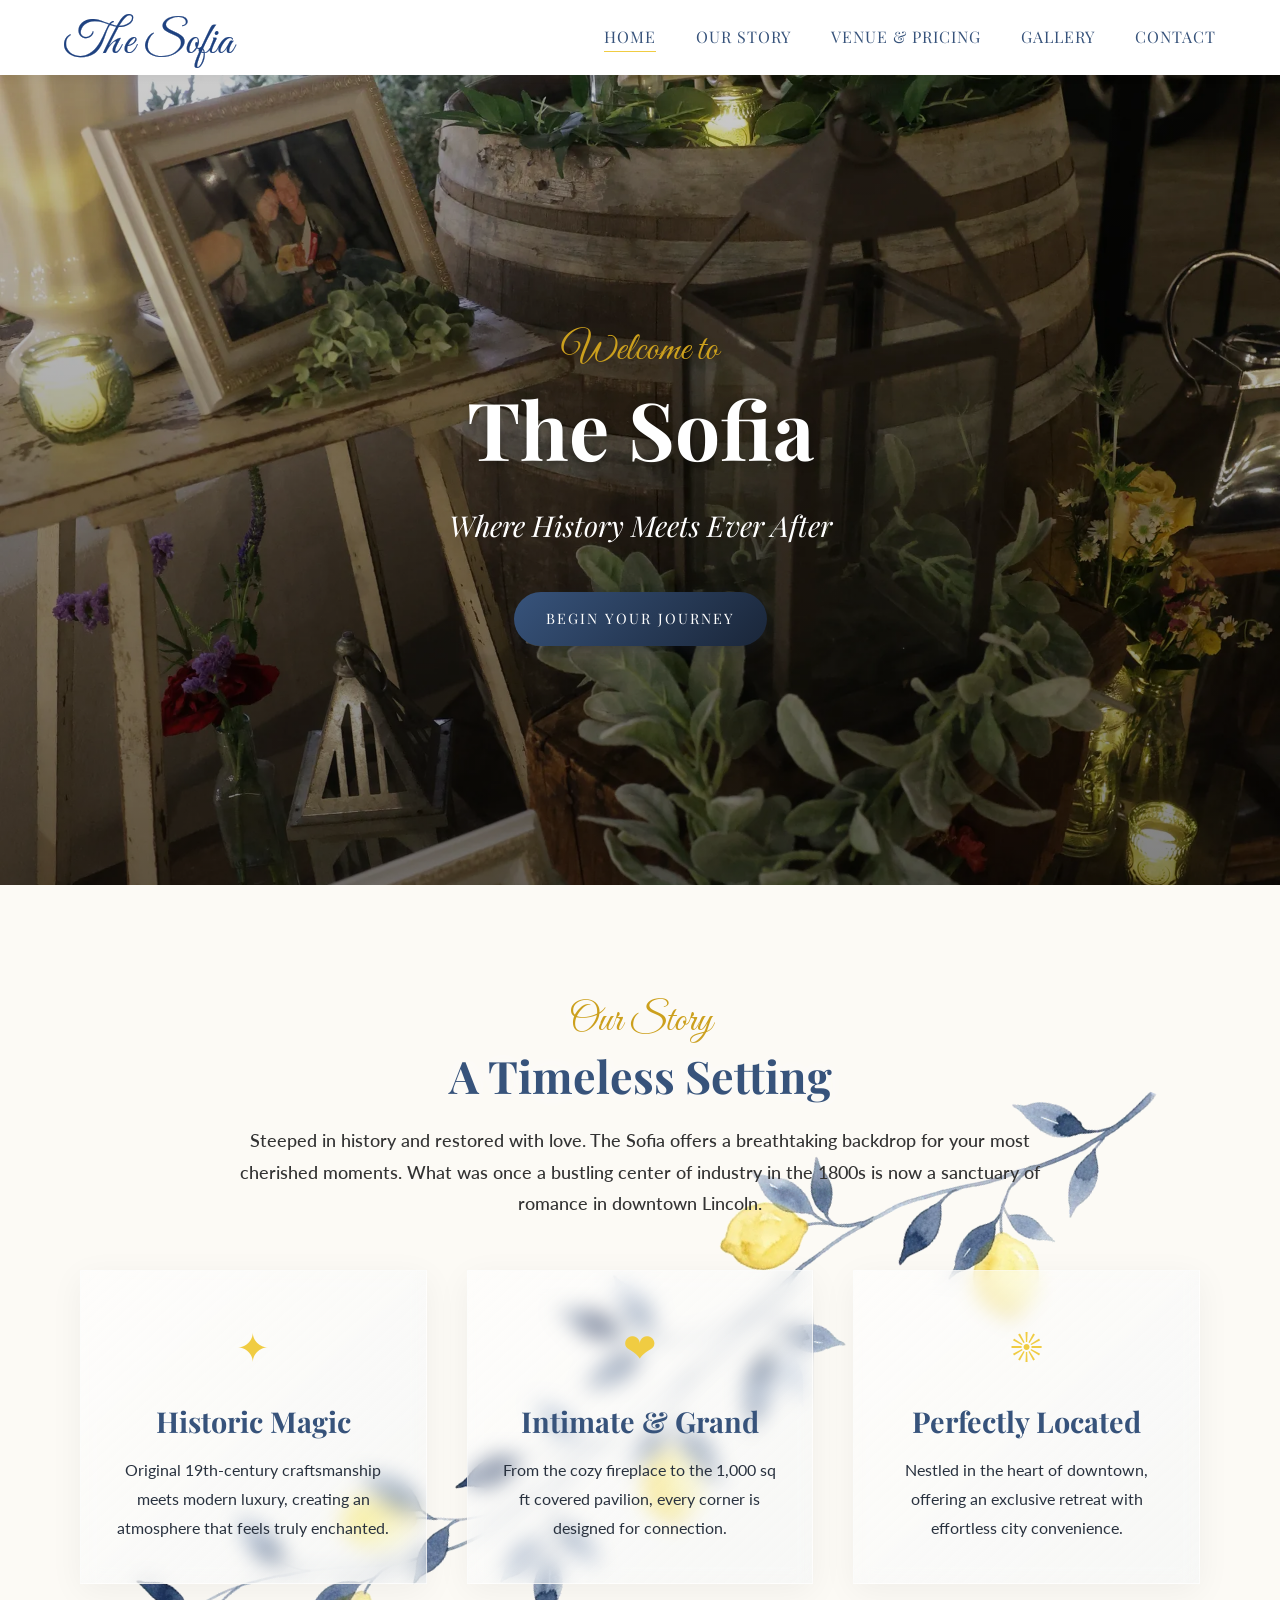
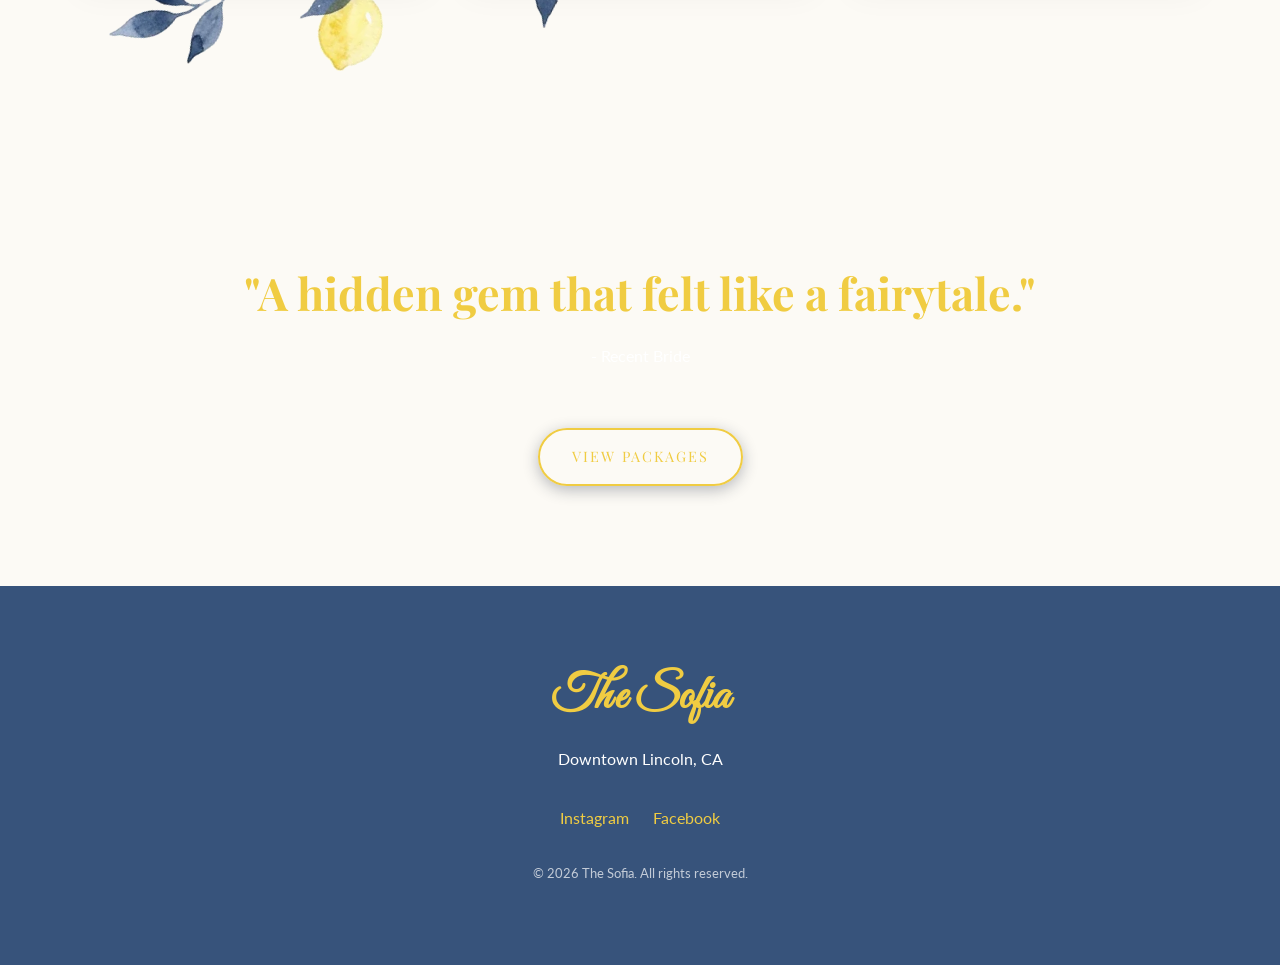
==== commit 103300a0: "Soften logo text weight to delicate 0.2px stroke" ====
--- a/index.html
+++ b/index.html
@@ -16,7 +16,7 @@
         href="https://fonts.googleapis.com/css2?family=Great+Vibes&family=Lato:wght@300;400;700&family=Playfair+Display:ital,wght@0,400;0,700;1,400&display=swap"
         rel="stylesheet">
 
-    <link rel="stylesheet" href="style.css?v=9">
+    <link rel="stylesheet" href="style.css?v=10">
 </head>
 
 <body>
@@ -131,3 +131,4 @@
 
 
 
+
--- a/style.css
+++ b/style.css
@@ -176,8 +176,7 @@
 .logo a {
     font-family: var(--font-script);
     font-size: 2.8rem;
-    font-weight: 600;
-    -webkit-text-stroke: 0.35px #1F4280;
+    -webkit-text-stroke: 0.2px #1F4280;
     color: #1F4280;
     text-decoration: none;
     line-height: 1;
